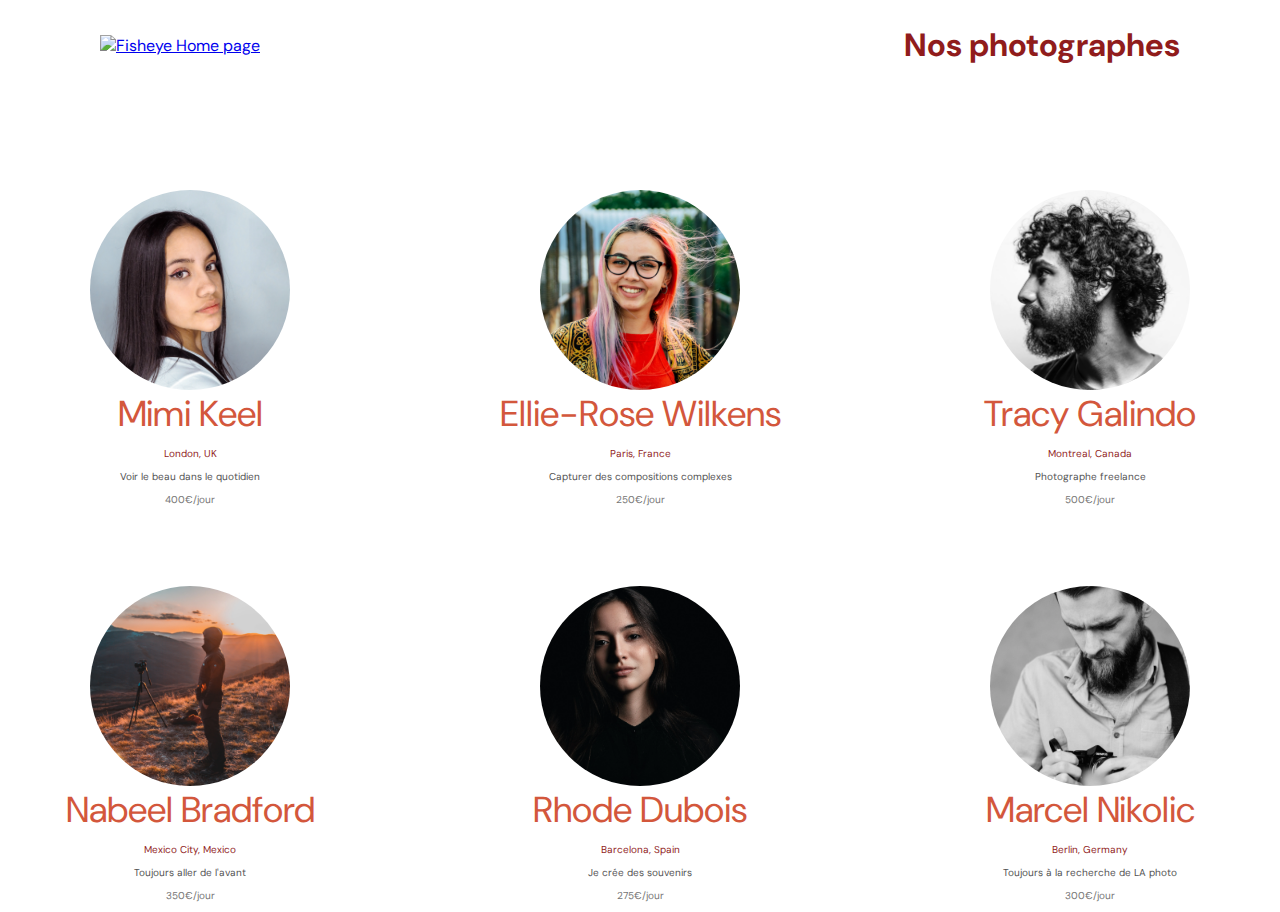
==== index.html @ a8289fb1 "push commit" ====
<!DOCTYPE html>
<html lang="fr">
  <head>
    <link href="css/variables.css" rel="stylesheet" type="text/css" />
    <link href="css/style.css" rel="stylesheet" type="text/css" />
    <meta charset="utf-8">
    <link rel="icon" type="image/png" href="assets/favicon.png">
    <link href="https://fonts.googleapis.com/css?family=DM+Sans&display=swap" rel="stylesheet">
    <title>Fisheye</title>
  </head>
  <body>
    <header>
      <a href="/Front-End-Fisheye/index.html"><img  src="assets/images/logo.png" class="logo" alt="Fisheye Home page"/></a>
        <h1>Nos photographes</h1>
    </header>
    <main id="main">
        <div class="photographer_section"></div>
    </main>
    <script src="scripts/templates/photographer.js"></script>
    <script src="scripts/pages/index.js"></script>
  </body>
</html>
---- css/variables.css ----
/* variables.css */
:root {
    --primary-color: #901C1C;
    --secondary-color: #D3573C;
    --dark-color: #525252;
    --light-color: #FAFAFA;
}
---- css/style.css ----
@import url("photographer.css");

body {
  font-family: "DM Sans", sans-serif;
  margin: 0;
  padding: 0;
}

body,
* {
  box-sizing: border-box;
  margin: 0;
  padding: 0;
}

header {
  display: flex;
  flex-direction: row;
  justify-content: space-between;
  align-items: center;
  height: 90px;
}

h1 {
  color: var(--primary-color);
  margin-right: 100px;
}

.logo {
  height: 50px;
  margin-left: 100px;
}

.photographer_section {
  display: grid;
  grid-template-columns: 1fr 1fr 1fr;
  gap: 70px;
  margin-top: 100px;
}

.photographer_section article {
  justify-self: center;
  display: flex;
  justify-content: center;
  align-items: center;
  flex-direction: column;
}

.photographer_section article h2 {
  color: var(--secondary-color);
  font-size: 36px;
  margin-bottom: 10px;
}

.photographer_section article a {
  display: flex;
  align-items: center;
  flex-direction: column;
  text-decoration: none;
}

.photographer_section article img {
  height: 200px;
  width: 200px;
  border-radius: 100%;
  object-fit: cover;
}

.photographer_section article p {
  font-size: 10px;
  margin-bottom: 10px;
  text-align: center;
}

.photographer_location {
  color: var(--primary-color);
}

.photographer_price {
  color: #757575;
}

.photograph-header {
  display: flex;
  flex-direction: row-reverse;
  justify-content: space-around;
  align-items: center;
  margin-top: 100px;
  margin-bottom: 50px;
  gap: 150px;
}

.photographer_image {
  height: 200px;
  width: 200px;
  border-radius: 100%;
  object-fit: cover;
}

.total_like_icon {
  color: black;
}
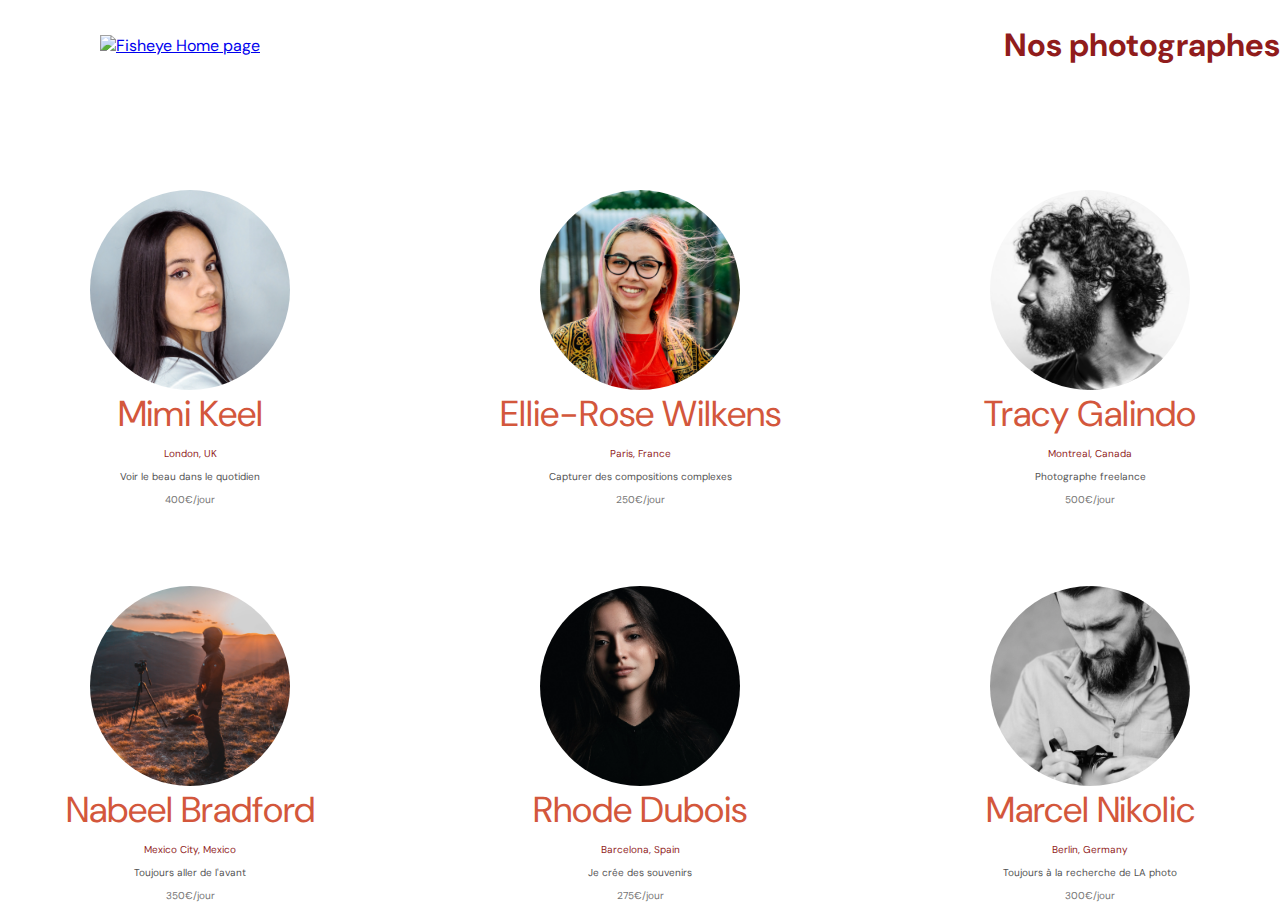
==== commit fb59f0ed: "fix an issue where script were loaded in the wrong order" ====
--- a/index.html
+++ b/index.html
@@ -17,6 +17,6 @@
         <div class="photographer_section"></div>
     </main>
     <script src="scripts/templates/photographer.js"></script>
-    <script src="scripts/pages/index.js"></script>
-  </body>
+    <script type="module" src="./scripts/pages/index.js"></script>
+    <script type="module" src="scripts/utils/indexFunctionFactory.js"></script>
 </html>
--- a/css/style.css
+++ b/css/style.css
@@ -19,11 +19,22 @@
   justify-content: space-between;
   align-items: center;
   height: 90px;
+
+  @media (max-width: 720px) {
+    flex-direction: column;
+    justify-content: center;
+    align-items: center;
+    height: 150px;
+
+    .logo,
+    h1 {
+      margin: 0;
+    }
+  }
 }
 
 h1 {
   color: var(--primary-color);
-  margin-right: 100px;
 }
 
 .logo {
@@ -36,10 +47,17 @@
   grid-template-columns: 1fr 1fr 1fr;
   gap: 70px;
   margin-top: 100px;
+
+  @media (max-width: 1062px) {
+    grid-template-columns: 1fr 1fr;
+  }
+
+  @media (max-width: 720px) {
+    grid-template-columns: 1fr;
+  }
 }
 
 .photographer_section article {
-  justify-self: center;
   display: flex;
   justify-content: center;
   align-items: center;
@@ -78,27 +96,4 @@
 
 .photographer_price {
   color: #757575;
-}
-
-.photograph-header {
-  display: flex;
-  flex-direction: row-reverse;
-  justify-content: space-around;
-  align-items: center;
-  margin-top: 100px;
-  margin-bottom: 50px;
-  gap: 150px;
-}
-
-.photographer_image {
-  height: 200px;
-  width: 200px;
-  border-radius: 100%;
-  object-fit: cover;
-}
-
-.total_like_icon {
-  color: black;
-}
-
-
+}